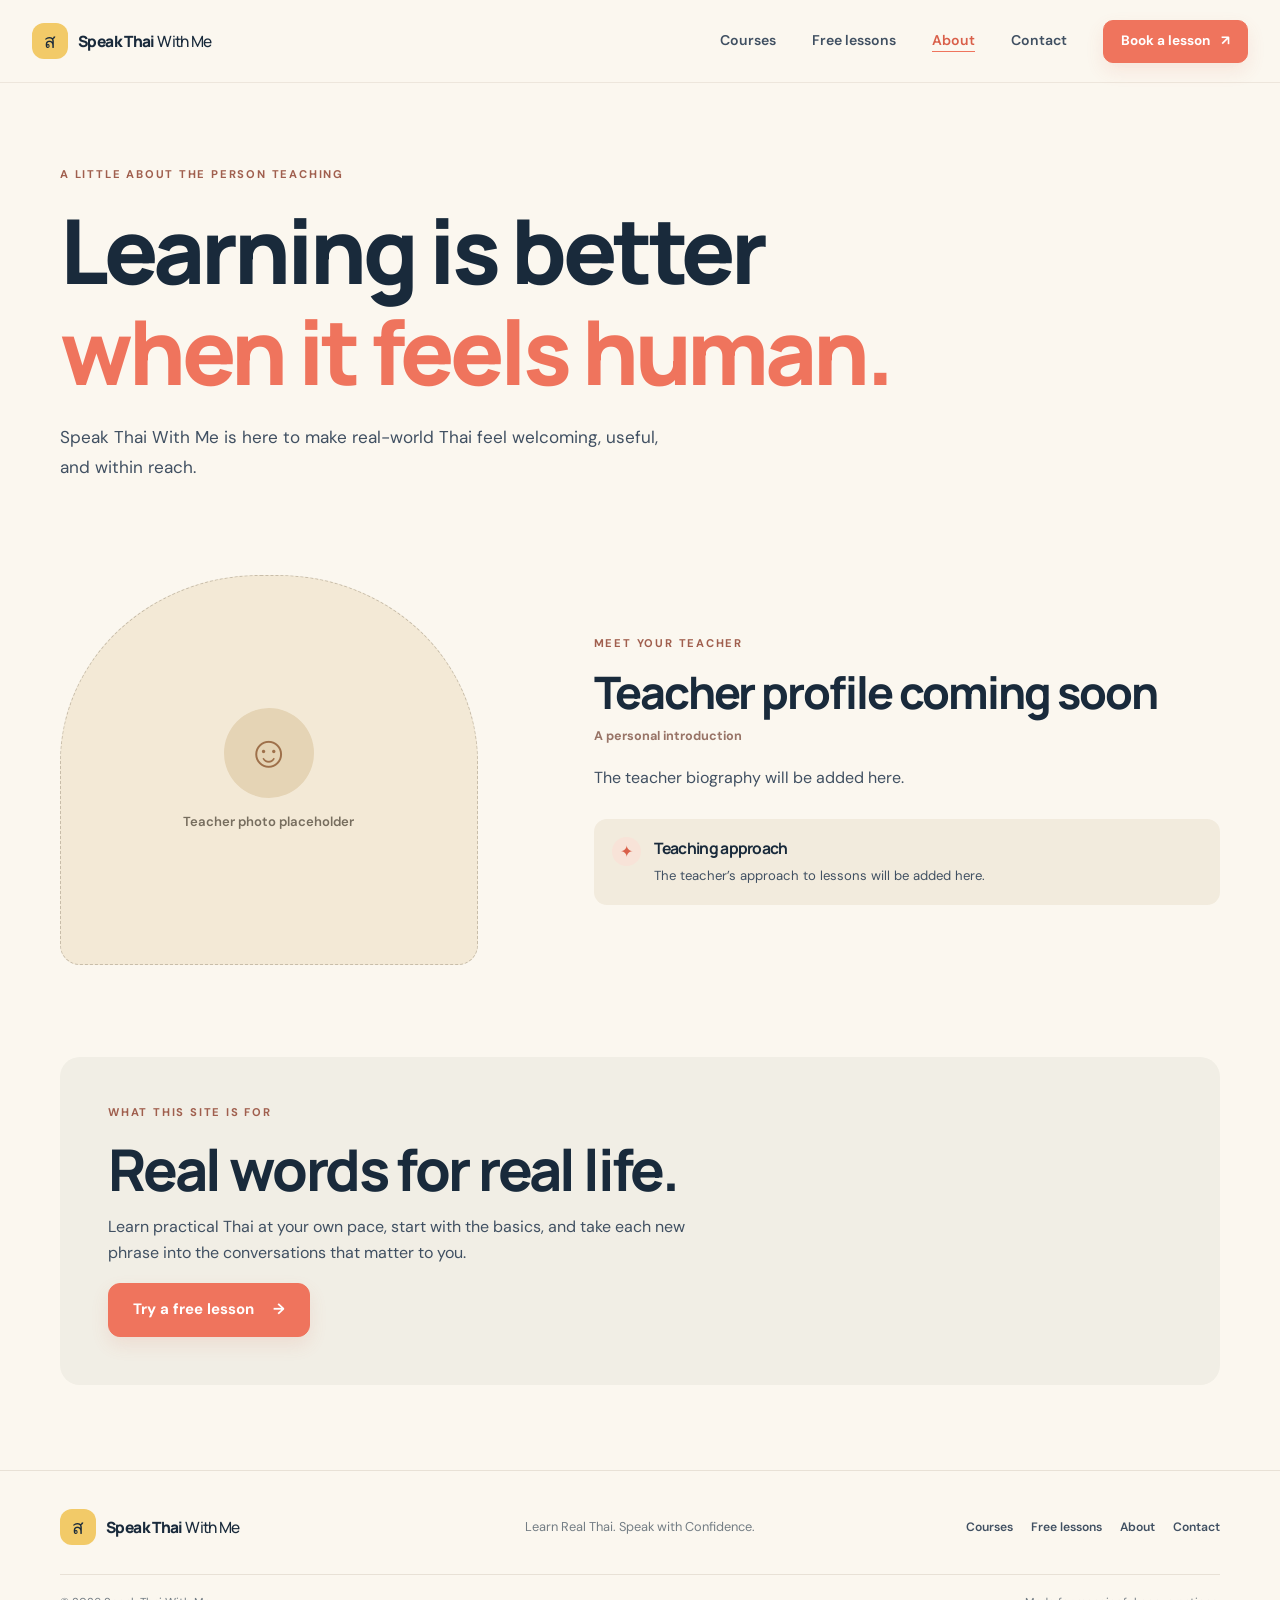
==== about.html @ 1c7b07ed "Initial commit - Speak Thai With Me" ====
<!doctype html>
<html lang="en">
<head>
  <meta charset="utf-8"><meta name="viewport" content="width=device-width, initial-scale=1">
  <meta name="description" content="Meet the teacher behind Speak Thai With Me. Teacher information is awaiting the owner's real details.">
  <meta name="theme-color" content="#fbf7ef">
  <title>About the Teacher | Speak Thai With Me</title>
  <link rel="preconnect" href="https://fonts.googleapis.com"><link rel="preconnect" href="https://fonts.gstatic.com" crossorigin>
  <link href="https://fonts.googleapis.com/css2?family=DM+Sans:wght@400;500;600;700&family=Manrope:wght@400;500;600;700;800&display=swap" rel="stylesheet"><link rel="stylesheet" href="css/style.css"><script src="js/config.js" defer></script><script src="js/main.js" defer></script>
</head>
<body><a class="skip-link" href="#main">Skip to content</a><header class="site-header"><div class="nav-wrap"><a class="brand" href="index.html" aria-label="Speak Thai With Me home"><span class="brand-mark" aria-hidden="true">ส</span><span>Speak Thai <span class="brand-light">With Me</span></span></a><button class="menu-toggle" type="button" aria-expanded="false" aria-controls="primary-nav"><span class="sr-only">Toggle navigation</span><span></span><span></span></button><nav class="primary-nav" id="primary-nav" aria-label="Main navigation"><a href="courses.html">Courses</a><a href="lessons.html">Free lessons</a><a href="about.html">About</a><a href="contact.html">Contact</a><a class="button button-small" href="booking.html">Book a lesson <span aria-hidden="true">↗</span></a></nav></div></header>
<main id="main"><section class="page-hero section-shell"><p class="eyebrow">A LITTLE ABOUT THE PERSON TEACHING</p><h1>Learning is better<br><span class="accent-text">when it feels human.</span></h1><p>Speak Thai With Me is here to make real-world Thai feel welcoming, useful, and within reach.</p></section>
<section class="section-shell about-layout"><div class="teacher-placeholder" role="img" aria-label="Placeholder for teacher photograph"><span class="placeholder-symbol" aria-hidden="true">☺</span><span>Teacher photo placeholder</span></div><div class="about-copy"><p class="eyebrow">MEET YOUR TEACHER</p><h2 data-teacher-name>Teacher profile coming soon</h2><p class="placeholder-label">A personal introduction</p><p class="body-copy" data-teacher-biography>The teacher biography will be added here.</p><div class="approach-box"><span class="note-icon" aria-hidden="true">✦</span><div><h3>Teaching approach</h3><p data-teaching-approach>The teacher’s approach to lessons will be added here.</p></div></div></div></section>
<section class="section-shell about-values"><p class="eyebrow">WHAT THIS SITE IS FOR</p><h2>Real words for real life.</h2><p>Learn practical Thai at your own pace, start with the basics, and take each new phrase into the conversations that matter to you.</p><a class="button" href="lessons.html">Try a free lesson <span aria-hidden="true">→</span></a></section></main>
<footer class="site-footer"><div class="section-shell footer-main"><a class="brand brand-footer" href="index.html"><span class="brand-mark" aria-hidden="true">ส</span><span>Speak Thai <span class="brand-light">With Me</span></span></a><p>Learn Real Thai. Speak with Confidence.</p><nav aria-label="Footer navigation"><a href="courses.html">Courses</a><a href="lessons.html">Free lessons</a><a href="about.html">About</a><a href="contact.html">Contact</a></nav></div><div class="section-shell footer-bottom"><span>© <span data-current-year></span> Speak Thai With Me</span><span>Made for meaningful conversations.</span></div></footer></body></html>
---- css/style.css ----
:root {
  color-scheme: light;
  --cream: #fbf7ef;
  --cream-deep: #f4eee2;
  --paper: #fffefa;
  --navy: #192a3b;
  --navy-soft: #405062;
  --muted: #737d84;
  --coral: #ef745d;
  --coral-dark: #d95f49;
  --yellow: #f2ca68;
  --green: #b8cf9c;
  --line: #e8e1d6;
  --shadow: 0 18px 55px rgba(39, 48, 57, .08);
  font-family: "DM Sans", Arial, sans-serif;
  color: var(--navy);
  background: var(--cream);
  font-synthesis: none;
  text-rendering: optimizeLegibility;
}

* { box-sizing: border-box; }
[hidden] { display: none !important; }
html { scroll-behavior: smooth; scroll-padding-top: 90px; }
body { margin: 0; min-width: 320px; background: var(--cream); font-size: 16px; line-height: 1.65; }
a { color: inherit; }
button, input, select, textarea { font: inherit; }
button, a { -webkit-tap-highlight-color: transparent; }
button:focus-visible, a:focus-visible, input:focus-visible, select:focus-visible, textarea:focus-visible, summary:focus-visible { outline: 3px solid rgba(239, 116, 93, .55); outline-offset: 3px; }
h1, h2, h3, p { margin-top: 0; }
h1, h2, h3 { font-family: Manrope, "DM Sans", sans-serif; letter-spacing: -.045em; line-height: 1.13; }
h1 { margin-bottom: 22px; font-size: clamp(3.2rem, 7vw, 6.6rem); font-weight: 800; }
h2 { font-size: clamp(2.15rem, 4.5vw, 3.75rem); font-weight: 750; }
h3 { font-size: 1.18rem; }
.section-shell { width: min(1160px, calc(100% - 64px)); margin-inline: auto; }
.sr-only { position: absolute; width: 1px; height: 1px; padding: 0; margin: -1px; overflow: hidden; clip: rect(0,0,0,0); white-space: nowrap; border: 0; }
.skip-link { position: fixed; top: 8px; left: 8px; z-index: 99; transform: translateY(-150%); padding: 10px 16px; color: white; background: var(--navy); border-radius: 8px; }
.skip-link:focus { transform: none; }
.site-header { position: sticky; z-index: 10; top: 0; background: rgba(251, 247, 239, .95); border-bottom: 1px solid rgba(232,225,214,.75); backdrop-filter: blur(14px); }
.nav-wrap { width: min(1280px, calc(100% - 64px)); min-height: 82px; margin: auto; display: flex; align-items: center; justify-content: space-between; gap: 32px; }
.brand { display: inline-flex; align-items: center; gap: 10px; color: var(--navy); text-decoration: none; font: 800 .97rem Manrope, sans-serif; letter-spacing: -.04em; white-space: nowrap; }
.brand-mark { display: grid; width: 36px; height: 36px; place-items: center; color: var(--navy); background: var(--yellow); border-radius: 12px; font: 700 1.2rem "DM Sans", sans-serif; }
.brand-light { font-weight: 500; }
.primary-nav { display: flex; align-items: center; gap: clamp(18px, 3vw, 36px); }
.primary-nav a:not(.button), .site-footer nav a { color: var(--navy-soft); text-decoration: none; font-size: .88rem; font-weight: 600; transition: color .2s ease; }
.primary-nav a:hover, .primary-nav a[aria-current="page"], .site-footer nav a:hover { color: var(--coral-dark); }
.primary-nav a[aria-current="page"]:not(.button) { text-decoration: underline; text-decoration-color: var(--coral); text-underline-offset: 6px; }
.menu-toggle { display: none; border: 0; background: transparent; }
.button { display: inline-flex; min-height: 54px; align-items: center; justify-content: center; gap: 19px; padding: 0 24px; border: 1px solid var(--coral); border-radius: 12px; color: white; background: var(--coral); text-decoration: none; font-size: .94rem; font-weight: 700; box-shadow: 0 8px 18px rgba(217,95,73,.12); transition: transform .2s ease, background .2s ease, box-shadow .2s ease; cursor: pointer; }
.button:hover { transform: translateY(-2px); background: var(--coral-dark); box-shadow: 0 12px 24px rgba(217,95,73,.2); }
.button-small { min-height: 43px; padding: 0 17px; gap: 11px; border-radius: 10px; font-size: .85rem; }
.button-dark { color: white; background: var(--navy); border-color: var(--navy); box-shadow: none; }
.button-dark:hover { background: #263d53; }
.button-light { color: var(--navy); background: var(--paper); border-color: var(--paper); }
.button-light:hover { color: var(--navy); background: white; }
.eyebrow { margin: 0 0 16px; color: #a05f4e; font-size: .7rem; font-weight: 700; letter-spacing: .16em; line-height: 1.4; }
.accent-text { color: var(--coral); }
.text-link { display: inline-flex; align-items: center; gap: 10px; color: var(--navy); text-decoration: none; font-size: .9rem; font-weight: 700; }
.text-link:hover { color: var(--coral-dark); }
.hero { min-height: 580px; padding-block: 72px 83px; display: grid; grid-template-columns: 1.02fr .98fr; align-items: center; gap: 6%; }
.hero-copy { padding-block: 5px; }
.hero h1 { font-size: clamp(4rem, 7.8vw, 7rem); line-height: 1.02; }
.hero-intro { max-width: 475px; margin-bottom: 30px; color: var(--navy-soft); font-size: 1.13rem; line-height: 1.75; }
.hero-actions { display: flex; align-items: center; gap: 27px; flex-wrap: wrap; }
.hero-note { display: flex; align-items: center; gap: 11px; margin-top: 40px; color: var(--muted); font-size: .8rem; }
.note-icon { display: grid; width: 29px; height: 29px; flex: 0 0 29px; place-items: center; color: var(--coral-dark); background: #f8e3d8; border-radius: 50%; }
.hero-art { position: relative; min-height: 415px; overflow: hidden; border-radius: 45% 45% 22px 22px; background: #f1d599; }
.art-sun { position: absolute; top: 48px; right: 19%; width: 124px; height: 124px; border-radius: 50%; background: #f6e5a2; }
.art-cloud { position: absolute; z-index: 1; height: 21px; width: 74px; background: rgba(255,255,255,.71); border-radius: 30px; }
.art-cloud::before, .art-cloud::after { position: absolute; content: ""; background: inherit; border-radius: 50%; }
.art-cloud::before { width: 32px; height: 32px; left: 15px; bottom: 3px; }
.art-cloud::after { width: 24px; height: 24px; left: 37px; bottom: 2px; }
.cloud-one { top: 115px; left: 11%; }
.cloud-two { top: 172px; right: 8%; transform: scale(.7); }
.art-label { position: absolute; z-index: 2; top: 112px; left: 50%; display: flex; flex-direction: column; align-items: center; transform: translateX(-50%); }
.thai-large { color: var(--navy); font: 700 3.5rem "DM Sans", sans-serif; white-space: nowrap; }
.art-label > span:last-child { margin-top: -5px; color: var(--navy-soft); font-size: .77rem; letter-spacing: .08em; }
.art-hill { position: absolute; bottom: -95px; border-radius: 50% 50% 0 0; }
.hill-back { left: -15%; width: 135%; height: 230px; background: #a9be87; transform: rotate(-6deg); }
.hill-front { right: -23%; bottom: -132px; width: 110%; height: 230px; background: #708d70; transform: rotate(12deg); }
.art-card { position: absolute; z-index: 3; bottom: 27px; left: 24px; display: flex; gap: 12px; align-items: center; padding: 14px 17px; border: 1px solid rgba(255,255,255,.72); border-radius: 13px; background: rgba(255,254,250,.94); box-shadow: var(--shadow); }
.art-card-icon { color: var(--coral); font-size: 1.5rem; }
.art-card strong, .art-card small { display: block; }
.art-card strong { font-size: .78rem; }
.art-card small { margin-top: 2px; color: var(--muted); font-size: .68rem; }
.trust-strip { display: flex; justify-content: center; gap: clamp(30px, 7vw, 95px); padding: 20px 32px; border-block: 1px solid var(--line); color: var(--navy-soft); font-size: .82rem; font-weight: 600; }
.trust-strip div { display: flex; align-items: center; gap: 10px; }
.trust-strip span { color: var(--coral-dark); font-size: .68rem; font-weight: 700; }
.section-pad { padding-block: 108px; }
.section-heading { display: flex; align-items: end; justify-content: space-between; gap: 24px; margin-bottom: 42px; }
.section-heading h2 { margin-bottom: 0; }
.section-heading > .text-link { margin-bottom: 8px; }
.lesson-preview-grid { display: grid; grid-template-columns: repeat(3, 1fr); gap: 21px; }
.preview-card { position: relative; min-height: 275px; padding: 27px; overflow: hidden; border-radius: 18px; text-decoration: none; transition: transform .22s ease, box-shadow .22s ease; }
.preview-card:hover { transform: translateY(-5px); box-shadow: var(--shadow); }
.preview-coral { background: #f7d9cd; }
.preview-yellow { background: #f4e6b8; }
.preview-green { background: #dce6ce; }
.preview-number { display: block; color: rgba(25,42,59,.62); font-size: .67rem; font-weight: 700; letter-spacing: .12em; }
.preview-emoji { position: absolute; top: 20px; right: 22px; font-size: 1.45rem; }
.thai-medium { display: block; margin-top: 30px; color: var(--navy); font: 700 2.1rem "DM Sans", sans-serif; }
.preview-card h3 { margin: 6px 0 5px; font-size: 1.13rem; }
.preview-card p { margin-bottom: 0; color: var(--navy-soft); font-size: .84rem; }
.card-arrow { position: absolute; right: 24px; bottom: 23px; font-size: 1.1rem; }
.why-section { padding-block: 100px; background: #f1eee5; }
.why-grid { display: grid; grid-template-columns: .9fr 1.1fr; gap: 12%; align-items: center; }
.why-grid h2 { margin-bottom: 20px; }
.body-copy { max-width: 445px; margin-bottom: 27px; color: var(--navy-soft); line-height: 1.8; }
.benefit-list { display: grid; gap: 25px; }
.benefit { display: flex; align-items: flex-start; gap: 17px; padding-bottom: 24px; border-bottom: 1px solid #ddd8ce; }
.benefit:last-child { padding-bottom: 0; border: 0; }
.benefit-icon { display: grid; width: 42px; height: 42px; flex: 0 0 42px; place-items: center; color: var(--coral-dark); background: #fffaf1; border-radius: 13px; font-weight: 700; }
.benefit h3 { margin: 0 0 7px; font-size: 1rem; }
.benefit p { max-width: 390px; margin: 0; color: var(--muted); font-size: .87rem; }
.process-section { padding-bottom: 102px; }
.heading-aside { max-width: 240px; margin-bottom: 8px; color: var(--muted); font-size: .91rem; }
.steps-grid { display: grid; grid-template-columns: repeat(3,1fr); gap: 21px; }
.steps-grid article { min-height: 185px; padding: 25px 26px; border: 1px solid var(--line); border-radius: 16px; background: rgba(255,254,250,.5); }
.step-index { display: block; margin-bottom: 21px; color: var(--coral-dark); font-size: .75rem; font-weight: 700; letter-spacing: .12em; }
.steps-grid h3 { margin-bottom: 10px; font-size: 1.08rem; }
.steps-grid p { margin-bottom: 0; color: var(--muted); font-size: .86rem; line-height: 1.7; }
.faq-section { padding-block: 95px; background: #f1eee5; }
.faq-grid { display: grid; grid-template-columns: .75fr 1.25fr; gap: 12%; }
.faq-grid h2 { margin-bottom: 18px; }
.faq-list details { border-bottom: 1px solid #dcd6cb; }
.faq-list summary { display: flex; justify-content: space-between; gap: 18px; padding: 19px 0; list-style: none; cursor: pointer; font: 700 1rem Manrope, sans-serif; }
.faq-list summary::-webkit-details-marker { display: none; }
.faq-list summary span { color: var(--coral); font-size: 1.25rem; transition: transform .2s ease; }
.faq-list details[open] summary span { transform: rotate(45deg); }
.faq-list details p { max-width: 620px; margin: -2px 0 19px; color: var(--muted); font-size: .91rem; }
.cta-band { display: flex; align-items: center; justify-content: space-between; gap: 32px; margin-block: 85px; padding: 53px 60px; border-radius: 22px; color: white; background: var(--navy); }
.cta-band .eyebrow { color: #f2c8a9; }
.cta-band h2 { margin: 0; font-size: clamp(2rem, 4vw, 3.35rem); }
.site-footer { padding-block: 38px 20px; border-top: 1px solid var(--line); }
.footer-main { display: grid; grid-template-columns: 1fr 1fr 1fr; align-items: center; gap: 15px; padding-bottom: 29px; }
.footer-main > p { margin: 0; color: var(--muted); font-size: .8rem; text-align: center; }
.site-footer nav { display: flex; justify-content: flex-end; gap: 18px; }
.site-footer nav a { font-size: .76rem; }
.brand-footer { justify-self: start; }
.footer-bottom { display: flex; justify-content: space-between; gap: 15px; padding-top: 18px; border-top: 1px solid var(--line); color: var(--muted); font-size: .72rem; }
.page-hero { padding-block: 84px 55px; }
.page-hero h1 { font-size: clamp(3.4rem, 7vw, 6.1rem); }
.page-hero > p:not(.eyebrow) { max-width: 625px; color: var(--navy-soft); font-size: 1.07rem; line-height: 1.75; }
.course-grid { display: grid; grid-template-columns: repeat(3, 1fr); gap: 20px; padding-bottom: 50px; }
.course-card { display: flex; flex-direction: column; min-height: 435px; padding: 28px; border: 1px solid var(--line); border-radius: 19px; background: var(--paper); box-shadow: 0 8px 25px rgba(39,48,57,.035); }
.course-card-muted { background: #f7f3ea; }
.course-top { display: flex; align-items: center; justify-content: space-between; gap: 10px; margin-bottom: 30px; }
.course-icon { display: grid; width: 48px; height: 48px; place-items: center; border-radius: 14px; font-size: 1.25rem; font-weight: 700; }
.icon-coral { background: #f7d9cd; }.icon-yellow { background: #f4e6b8; }.icon-green { background: #dce6ce; }
.badge { padding: 6px 10px; border-radius: 999px; font-size: .67rem; font-weight: 700; white-space: nowrap; }
.badge-free { color: #48643c; background: #e2ecd8; }.badge-soon { color: #785e29; background: #f6e9c4; }
.course-card .eyebrow { margin-bottom: 9px; }
.course-card h2 { margin-bottom: 13px; font-size: 1.9rem; }
.course-description { min-height: 76px; color: var(--navy-soft); font-size: .89rem; line-height: 1.7; }
.course-card h3 { margin: 9px 0; font-size: .9rem; letter-spacing: -.01em; }
.course-card ul { margin: 0 0 22px; padding-left: 19px; color: var(--navy-soft); font-size: .84rem; line-height: 1.9; }
.course-footer { display: flex; align-items: center; justify-content: space-between; gap: 10px; margin-top: auto; padding-top: 16px; border-top: 1px solid var(--line); font-size: .75rem; font-weight: 600; }
.course-footer .text-link { font-size: .78rem; }
.muted-text { color: var(--muted); font-size: .72rem; text-align: right; }
.course-note, .config-footnote { display: flex; align-items: center; gap: 13px; margin-bottom: 84px; padding: 18px 22px; border-radius: 13px; background: #f2ebdd; }
.course-note p, .config-footnote p { margin: 0; color: var(--navy-soft); font-size: .88rem; }
.course-note a { color: var(--coral-dark); font-weight: 700; }
.lessons-hero { padding-bottom: 35px; }
.progress-panel { display: grid; grid-template-columns: 1fr minmax(140px, 290px) auto; align-items: center; gap: 18px; max-width: 770px; margin-top: 30px; padding: 17px 20px; border: 1px solid var(--line); border-radius: 14px; background: rgba(255,254,250,.75); }
.romanization-note { max-width: 770px !important; margin: 15px 0 0; color: var(--muted) !important; font-size: .81rem !important; }
.progress-copy { display: flex; flex-direction: column; gap: 3px; }
.progress-copy strong { font: 700 .85rem Manrope, sans-serif; }
.progress-copy span { color: var(--muted); font-size: .75rem; }
.progress-track { height: 9px; overflow: hidden; border-radius: 99px; background: #eae5db; }
.progress-track > span { display: block; width: 0; height: 100%; border-radius: inherit; background: var(--coral); transition: width .35s ease; }
.text-button { padding: 5px; border: 0; color: var(--muted); background: transparent; font-size: .76rem; text-decoration: underline; text-underline-offset: 3px; cursor: pointer; }
.text-button:hover { color: var(--coral-dark); }
.storage-notice { margin: 12px 0 0; color: #9b4939; font-size: .84rem; }
.lessons-container { padding-bottom: 90px; }
.lesson-list { display: grid; gap: 20px; }
.lesson-card { padding: clamp(23px, 4vw, 38px); border: 1px solid var(--line); border-radius: 19px; background: var(--paper); box-shadow: 0 8px 25px rgba(39,48,57,.035); scroll-margin-top: 100px; }
.lesson-card.is-complete { border-color: #bed0a7; }
.lesson-card-header { display: flex; justify-content: space-between; align-items: flex-start; gap: 18px; margin-bottom: 28px; }
.lesson-card-header .eyebrow { margin-bottom: 8px; }
.lesson-card-header h2 { margin: 0 0 7px; font-size: clamp(1.65rem, 4vw, 2.35rem); }
.lesson-description { margin: 0; color: var(--muted); font-size: .91rem; }
.completion-badge { padding: 6px 11px; color: #48643c; border-radius: 999px; background: #e2ecd8; font-size: .73rem; font-weight: 700; white-space: nowrap; }
.lesson-card > h3 { margin: 0 0 13px; font-size: .96rem; letter-spacing: -.01em; }
.lesson-objectives { margin: -3px 0 25px; padding-left: 21px; color: var(--navy-soft); font-size: .86rem; }
.lesson-objectives li + li { margin-top: 5px; }
.lesson-language-note { margin: 0 0 25px; padding: 13px 16px; border-left: 3px solid var(--yellow); border-radius: 0 9px 9px 0; color: var(--navy-soft); background: #fffcf6; font-size: .83rem; }
.vocabulary-grid { display: grid; grid-template-columns: repeat(4,1fr); gap: 10px; margin-bottom: 28px; }
.vocab-entry { display: flex; min-height: 152px; flex-direction: column; align-items: flex-start; padding: 15px; border-radius: 12px; background: #f7f3ea; }
.thai-word { color: var(--navy); font: 700 1.45rem "DM Sans", sans-serif; }
.romanization { display: block; margin-top: 3px; color: #987467; font-size: .8rem; font-style: italic; }
.meaning { display: block; margin-top: 2px; color: var(--navy-soft); font-size: .8rem; }
.speak-button { margin-top: auto; padding: 5px 0 0; border: 0; color: #ad5543; background: transparent; font-size: .72rem; font-weight: 700; cursor: pointer; }
.speak-button:hover { text-decoration: underline; text-underline-offset: 3px; }
.examples-list { display: grid; grid-template-columns: repeat(2,1fr); gap: 12px; margin-bottom: 27px; }
.example { padding: 15px 17px; border-left: 3px solid var(--yellow); border-radius: 0 10px 10px 0; background: #fffcf6; }
.example-thai-line { display: flex; justify-content: space-between; align-items: center; gap: 10px; }
.example-thai-line > span { font: 600 1.08rem "DM Sans", sans-serif; }
.example-thai-line .speak-button { margin: 0; white-space: nowrap; }
.quiz { min-width: 0; margin: 0; padding: 21px; border: 1px solid var(--line); border-radius: 13px; }
.quiz legend { padding: 0 7px; font: 700 .97rem Manrope, sans-serif; }
.quiz-question { margin-bottom: 16px; }
.quiz-question > p { margin-bottom: 9px; font-size: .86rem; font-weight: 600; }
.quiz-choice { display: inline-flex; align-items: center; gap: 7px; margin: 0 10px 7px 0; padding: 7px 10px; border: 1px solid var(--line); border-radius: 8px; color: var(--navy-soft); font-size: .81rem; cursor: pointer; }
.quiz-choice:has(input:checked) { border-color: var(--coral); background: #fff2ed; }
.quiz-choice input { accent-color: var(--coral-dark); }
.quiz-feedback { margin: 12px 0 0; color: var(--navy-soft); font-size: .84rem; }
.feedback-success { color: #48643c; }.feedback-retry,.feedback-error { color: #9b4939; }
.loading-message { padding: 25px; border-radius: 12px; background: var(--paper); color: var(--navy-soft); }
.error-message { color: #9b4939; }
.booking-hero { padding-bottom: 36px; }
.booking-layout { display: grid; grid-template-columns: minmax(0,1.3fr) minmax(250px,.7fr); gap: 25px; align-items: start; padding-bottom: 95px; }
.booking-form, .booking-aside { padding: clamp(23px, 4vw, 38px); border: 1px solid var(--line); border-radius: 18px; background: var(--paper); }
.form-heading { display: flex; justify-content: space-between; align-items: baseline; gap: 15px; margin-bottom: 24px; }
.form-heading h2 { margin: 0; font-size: 1.7rem; }
.form-heading p { margin: 0; color: var(--muted); font-size: .77rem; }
.form-heading p span, .booking-form label > span { color: var(--coral-dark); }
.form-grid { display: grid; grid-template-columns: repeat(2,minmax(0,1fr)); gap: 17px; }
.booking-form label { display: flex; flex-direction: column; gap: 7px; color: var(--navy-soft); font-size: .82rem; font-weight: 600; }
.booking-form input, .booking-form select, .booking-form textarea { width: 100%; min-height: 47px; padding: 10px 12px; border: 1px solid #ded8cd; border-radius: 9px; color: var(--navy); background: #fffefa; font-weight: 400; }
.booking-form textarea { min-height: 118px; resize: vertical; }
.booking-form input::placeholder, .booking-form textarea::placeholder { color: #9b9c98; }
.field-wide { grid-column: 1 / -1; }
.privacy-note { margin: 20px 0; padding: 12px 14px; border-radius: 9px; color: var(--muted); background: #f6f2e9; font-size: .77rem; }
.form-status { margin: 13px 0 0; color: #9b4939; font-size: .83rem; }
.booking-aside { position: sticky; top: 105px; background: #f0eadf; }
.aside-spark { display: inline-grid; width: 42px; height: 42px; place-items: center; border-radius: 13px; color: var(--coral-dark); background: #fffaf1; font-size: 1.3rem; }
.booking-aside h2 { margin: 20px 0 13px; font-size: 1.7rem; }
.booking-aside > p { color: var(--navy-soft); font-size: .88rem; line-height: 1.75; }
.config-notice { margin: 21px 0; padding: 14px; border: 1px solid #e3d5c2; border-radius: 10px; color: #724d32; background: #fff8ea; font-size: .83rem; }
.config-notice .text-link { margin-top: 10px; font-size: .83rem; }
.booking-aside .small-note { padding-top: 14px; border-top: 1px solid #dcd2c2; color: var(--muted); font-size: .76rem; }
.about-layout { display: grid; grid-template-columns: .8fr 1.2fr; gap: 10%; align-items: center; padding-block: 20px 92px; }
.teacher-placeholder { display: flex; min-height: 390px; flex-direction: column; align-items: center; justify-content: center; gap: 13px; border: 1px dashed #c8bda9; border-radius: 48% 48% 20px 20px; color: #766d5e; background: #f3e9d6; font-size: .82rem; font-weight: 600; }
.placeholder-symbol { display: grid; width: 90px; height: 90px; place-items: center; border-radius: 50%; color: #9e704a; background: #e5d4b5; font-size: 2.8rem; }
.about-copy h2 { margin: 0 0 8px; font-size: 2.8rem; }
.placeholder-label { margin-bottom: 17px; color: #987467; font-size: .79rem; font-weight: 700; }
.approach-box { display: flex; gap: 13px; margin-top: 24px; padding: 18px; border-radius: 13px; background: #f2ebdd; }
.approach-box h3 { margin: 3px 0 7px; font-size: .98rem; }
.approach-box p { margin: 0; color: var(--navy-soft); font-size: .82rem; }
.about-values { margin-bottom: 85px; padding: 48px; border-radius: 20px; background: #f1eee5; }
.about-values h2 { margin-bottom: 12px; }
.about-values > p:not(.eyebrow) { max-width: 600px; color: var(--navy-soft); }
.contact-grid { display: grid; grid-template-columns: repeat(3,1fr); gap: 18px; padding-block: 10px 35px; }
.contact-card { min-height: 260px; padding: 25px; border: 1px solid var(--line); border-radius: 17px; background: var(--paper); }
.contact-icon { display: grid; width: 44px; height: 44px; margin-bottom: 23px; place-items: center; border-radius: 13px; color: var(--coral-dark); background: #f7d9cd; font-size: 1.2rem; font-weight: 700; }
.contact-card .eyebrow { margin-bottom: 7px; }
.contact-card h2 { margin-bottom: 10px; font-size: 1.35rem; }
.contact-card > p:not(.eyebrow) { min-height: 52px; margin-bottom: 15px; color: var(--muted); font-size: .84rem; }
.contact-card .text-link { font-size: .82rem; }
.social-links { display: flex; flex-wrap: wrap; gap: 10px; }
.social-links a { color: var(--coral-dark); font-size: .83rem; font-weight: 700; }
.config-footnote { margin-top: 15px; }

@media (max-width: 900px) {
  .section-shell { width: min(100% - 44px, 720px); }
  .nav-wrap { width: calc(100% - 44px); }
  .primary-nav { gap: 17px; }
  .primary-nav a:not(.button) { font-size: .81rem; }
  .hero { gap: 4%; min-height: 520px; }
  .hero h1 { font-size: clamp(3.6rem, 8vw, 5.8rem); }
  .hero-art { min-height: 355px; }
  .why-grid, .faq-grid { gap: 7%; }
  .course-grid { grid-template-columns: 1fr 1fr; }
  .course-card:last-child { grid-column: 1 / -1; min-height: auto; }
  .vocabulary-grid { grid-template-columns: repeat(2,1fr); }
  .booking-layout { grid-template-columns: 1fr; }
  .booking-aside { position: static; }
  .about-layout { gap: 7%; }
}
@media (max-width: 680px) {
  body { font-size: 15px; }
  .section-shell { width: calc(100% - 36px); }
  .nav-wrap { width: calc(100% - 36px); min-height: 70px; }
  .brand { font-size: .9rem; }
  .brand-mark { width: 33px; height: 33px; }
  .menu-toggle { display: flex; width: 42px; height: 42px; flex-direction: column; align-items: center; justify-content: center; gap: 5px; border: 1px solid var(--line); border-radius: 10px; cursor: pointer; }
  .menu-toggle > span:not(.sr-only) { width: 18px; height: 2px; border-radius: 2px; background: var(--navy); }
  .primary-nav { position: absolute; top: calc(100% - 1px); right: 0; left: 0; display: none; align-items: stretch; gap: 0; padding: 9px 18px 18px; border-bottom: 1px solid var(--line); background: var(--cream); box-shadow: 0 12px 20px rgba(25,42,59,.07); }
  .primary-nav.is-open { display: flex; flex-direction: column; }
  .primary-nav a:not(.button) { padding: 12px 5px; font-size: .92rem; }
  .primary-nav .button { margin-top: 8px; }
  .hero { min-height: auto; grid-template-columns: 1fr; gap: 37px; padding-block: 61px 52px; }
  .hero h1 { font-size: clamp(3.65rem, 15vw, 5.5rem); }
  .hero-intro { font-size: 1rem; }
  .hero-art { min-height: 310px; }
  .art-sun { width: 98px; height: 98px; }
  .art-label { top: 91px; }
  .thai-large { font-size: 3rem; }
  .trust-strip { justify-content: flex-start; gap: 16px; overflow-x: auto; padding: 16px 18px; font-size: .75rem; }
  .trust-strip div { flex: 0 0 auto; }
  .section-pad { padding-block: 72px; }
  .section-heading { align-items: flex-start; flex-direction: column; margin-bottom: 28px; }
  .section-heading h2 { font-size: 2.75rem; }
  .section-heading > .text-link { margin-top: 0; }
  .lesson-preview-grid, .steps-grid { grid-template-columns: 1fr; gap: 13px; }
  .preview-card { min-height: 237px; }
  .why-section, .faq-section { padding-block: 72px; }
  .why-grid, .faq-grid { grid-template-columns: 1fr; gap: 35px; }
  .benefit-list { gap: 20px; }
  .steps-grid article { min-height: auto; }
  .cta-band { align-items: flex-start; flex-direction: column; margin-block: 55px; padding: 35px 25px; }
  .footer-main { grid-template-columns: 1fr; justify-items: start; gap: 15px; }
  .footer-main > p { text-align: left; }
  .site-footer nav { justify-content: flex-start; flex-wrap: wrap; }
  .footer-bottom { flex-direction: column; gap: 4px; }
  .page-hero { padding-block: 61px 34px; }
  .page-hero h1 { font-size: clamp(3.1rem, 13vw, 4.9rem); }
  .page-hero > p:not(.eyebrow) { font-size: .98rem; }
  .course-grid { grid-template-columns: 1fr; gap: 13px; }
  .course-card:last-child { grid-column: auto; }
  .course-card { min-height: auto; padding: 24px; }
  .course-description { min-height: 0; }
  .course-note { align-items: flex-start; margin-bottom: 55px; }
  .progress-panel { grid-template-columns: 1fr auto; gap: 12px; padding: 14px; }
  .progress-track { grid-column: 1 / -1; grid-row: 2; }
  .text-button { grid-column: 2; grid-row: 1; }
  .lesson-card { padding: 22px 17px; }
  .lesson-card-header { flex-direction: column; gap: 12px; }
  .vocabulary-grid { gap: 8px; }
  .vocab-entry { min-height: 145px; padding: 12px; }
  .thai-word { font-size: 1.27rem; }
  .examples-list { grid-template-columns: 1fr; }
  .quiz { padding: 17px 12px; }
  .quiz-choice { margin-right: 4px; }
  .form-grid { grid-template-columns: 1fr; }
  .field-wide { grid-column: auto; }
  .form-heading { align-items: flex-start; flex-direction: column; gap: 4px; }
  .booking-layout { padding-bottom: 65px; }
  .about-layout { grid-template-columns: 1fr; gap: 35px; padding-bottom: 65px; }
  .teacher-placeholder { min-height: 300px; }
  .about-values { margin-bottom: 55px; padding: 30px 23px; }
  .contact-grid { grid-template-columns: 1fr; padding-bottom: 20px; }
  .contact-card { min-height: auto; }
  .contact-card > p:not(.eyebrow) { min-height: 0; }
  .config-footnote { align-items: flex-start; margin-bottom: 55px; }
}
@media (prefers-reduced-motion: reduce) {
  *, *::before, *::after { scroll-behavior: auto !important; transition-duration: .01ms !important; animation-duration: .01ms !important; animation-iteration-count: 1 !important; }
}
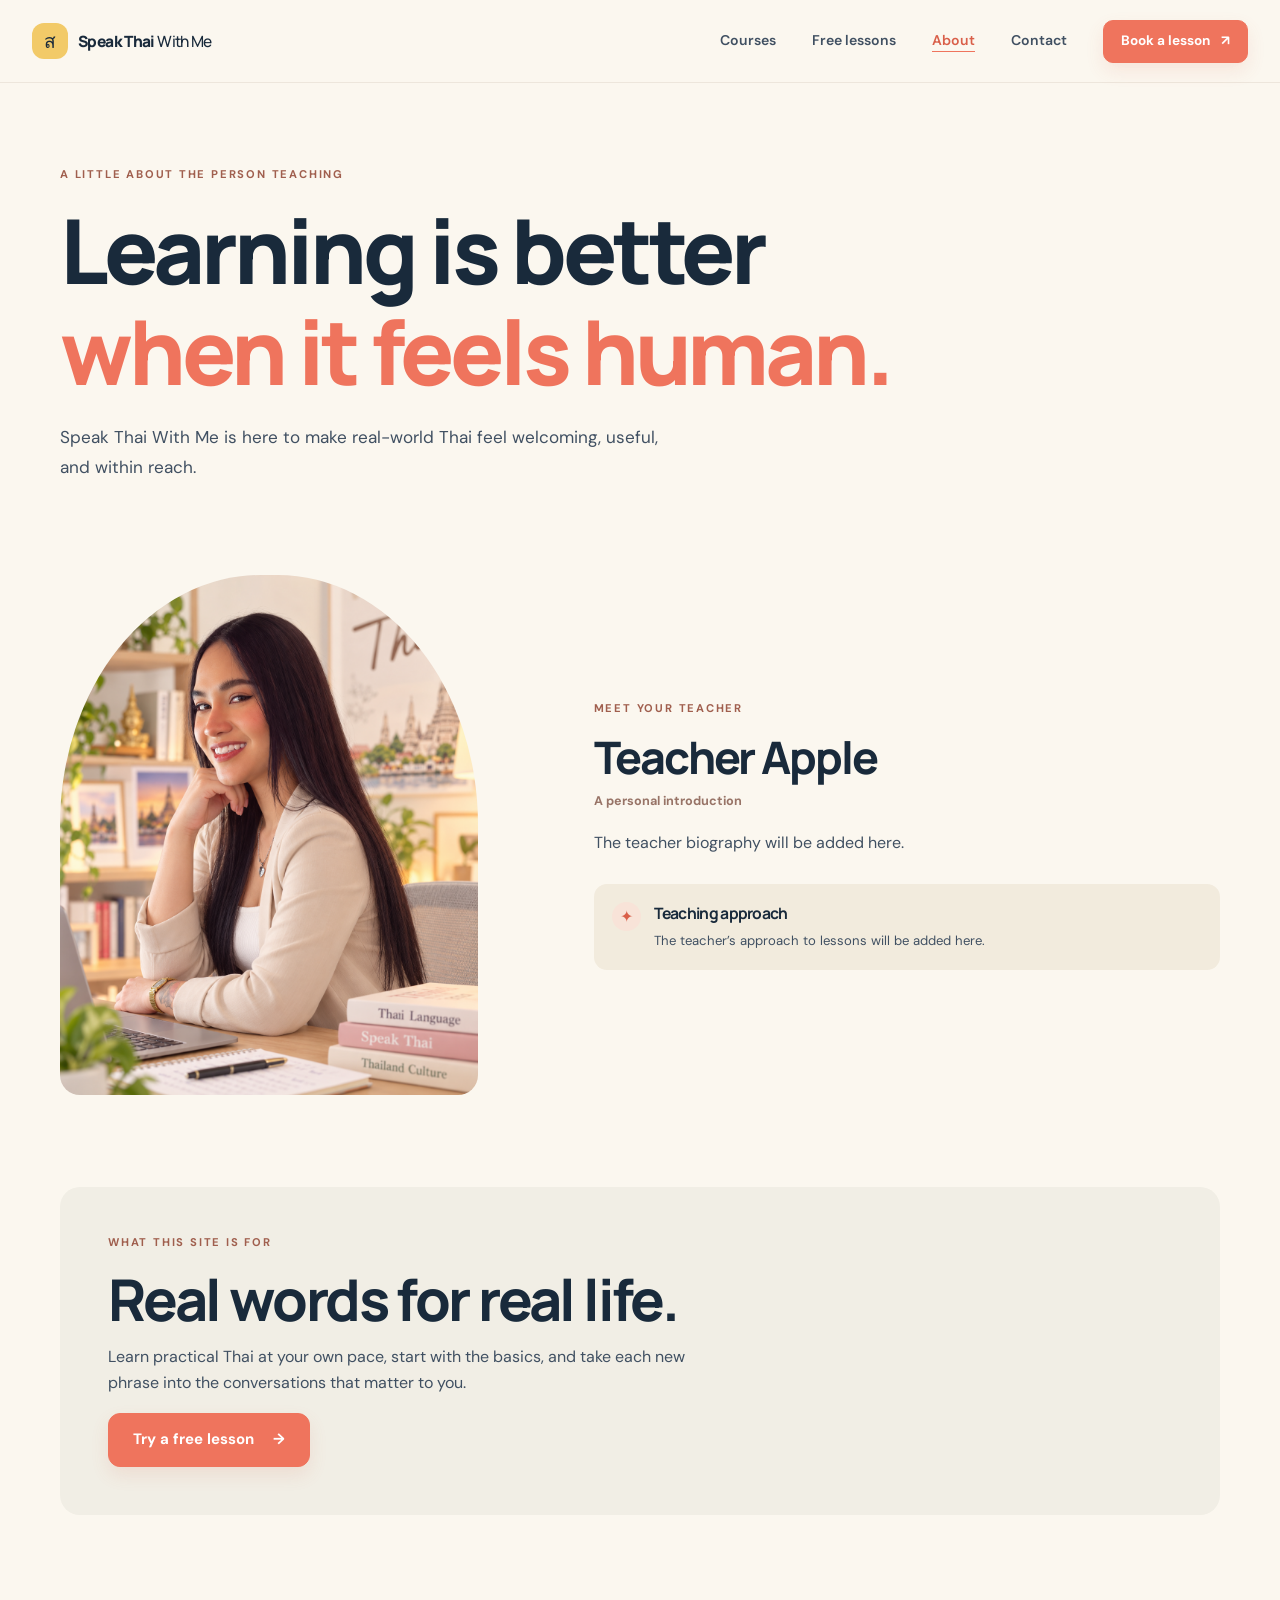
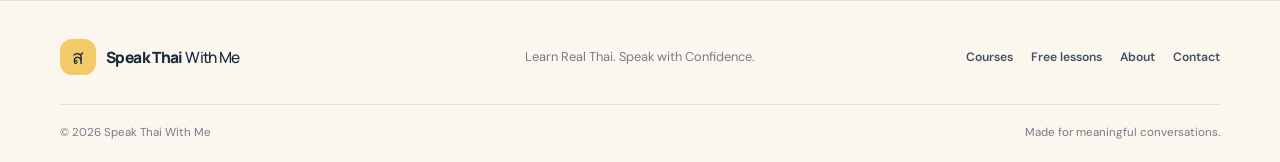
==== commit 432c2015: "Display Teacher Apple photo on website" ====
--- a/about.html
+++ b/about.html
@@ -10,6 +10,6 @@
 </head>
 <body><a class="skip-link" href="#main">Skip to content</a><header class="site-header"><div class="nav-wrap"><a class="brand" href="index.html" aria-label="Speak Thai With Me home"><span class="brand-mark" aria-hidden="true">ส</span><span>Speak Thai <span class="brand-light">With Me</span></span></a><button class="menu-toggle" type="button" aria-expanded="false" aria-controls="primary-nav"><span class="sr-only">Toggle navigation</span><span></span><span></span></button><nav class="primary-nav" id="primary-nav" aria-label="Main navigation"><a href="courses.html">Courses</a><a href="lessons.html">Free lessons</a><a href="about.html">About</a><a href="contact.html">Contact</a><a class="button button-small" href="booking.html">Book a lesson <span aria-hidden="true">↗</span></a></nav></div></header>
 <main id="main"><section class="page-hero section-shell"><p class="eyebrow">A LITTLE ABOUT THE PERSON TEACHING</p><h1>Learning is better<br><span class="accent-text">when it feels human.</span></h1><p>Speak Thai With Me is here to make real-world Thai feel welcoming, useful, and within reach.</p></section>
-<section class="section-shell about-layout"><div class="teacher-placeholder" role="img" aria-label="Placeholder for teacher photograph"><span class="placeholder-symbol" aria-hidden="true">☺</span><span>Teacher photo placeholder</span></div><div class="about-copy"><p class="eyebrow">MEET YOUR TEACHER</p><h2 data-teacher-name>Teacher profile coming soon</h2><p class="placeholder-label">A personal introduction</p><p class="body-copy" data-teacher-biography>The teacher biography will be added here.</p><div class="approach-box"><span class="note-icon" aria-hidden="true">✦</span><div><h3>Teaching approach</h3><p data-teaching-approach>The teacher’s approach to lessons will be added here.</p></div></div></div></section>
+<section class="section-shell about-layout"><img class="about-teacher-photo" src="assets/images/teacher-apple.png" alt="Teacher Apple smiling at a desk with Thai-language books"><div class="about-copy"><p class="eyebrow">MEET YOUR TEACHER</p><h2 data-teacher-name>Teacher Apple</h2><p class="placeholder-label">A personal introduction</p><p class="body-copy" data-teacher-biography>The teacher biography will be added here.</p><div class="approach-box"><span class="note-icon" aria-hidden="true">✦</span><div><h3>Teaching approach</h3><p data-teaching-approach>The teacher’s approach to lessons will be added here.</p></div></div></div></section>
 <section class="section-shell about-values"><p class="eyebrow">WHAT THIS SITE IS FOR</p><h2>Real words for real life.</h2><p>Learn practical Thai at your own pace, start with the basics, and take each new phrase into the conversations that matter to you.</p><a class="button" href="lessons.html">Try a free lesson <span aria-hidden="true">→</span></a></section></main>
 <footer class="site-footer"><div class="section-shell footer-main"><a class="brand brand-footer" href="index.html"><span class="brand-mark" aria-hidden="true">ส</span><span>Speak Thai <span class="brand-light">With Me</span></span></a><p>Learn Real Thai. Speak with Confidence.</p><nav aria-label="Footer navigation"><a href="courses.html">Courses</a><a href="lessons.html">Free lessons</a><a href="about.html">About</a><a href="contact.html">Contact</a></nav></div><div class="section-shell footer-bottom"><span>© <span data-current-year></span> Speak Thai With Me</span><span>Made for meaningful conversations.</span></div></footer></body></html>
--- a/css/style.css
+++ b/css/style.css
@@ -112,6 +112,11 @@
 .benefit-icon { display: grid; width: 42px; height: 42px; flex: 0 0 42px; place-items: center; color: var(--coral-dark); background: #fffaf1; border-radius: 13px; font-weight: 700; }
 .benefit h3 { margin: 0 0 7px; font-size: 1rem; }
 .benefit p { max-width: 390px; margin: 0; color: var(--muted); font-size: .87rem; }
+.home-teacher-section { padding-block: 78px; background: #f1eee5; }
+.home-teacher-grid { display: grid; grid-template-columns: .9fr 1.1fr; gap: 10%; align-items: center; }
+.home-teacher-photo { display: block; width: 100%; max-height: 430px; aspect-ratio: 4 / 3; object-fit: cover; object-position: center 35%; border-radius: 20px; }
+.home-teacher-copy h2 { margin-bottom: 18px; }
+.about-teacher-photo { display: block; width: 100%; min-height: 390px; max-height: 520px; aspect-ratio: 4 / 5; object-fit: cover; object-position: center 32%; border-radius: 48% 48% 20px 20px; }
 .process-section { padding-bottom: 102px; }
 .heading-aside { max-width: 240px; margin-bottom: 8px; color: var(--muted); font-size: .91rem; }
 .steps-grid { display: grid; grid-template-columns: repeat(3,1fr); gap: 21px; }
@@ -296,6 +301,8 @@
   .preview-card { min-height: 237px; }
   .why-section, .faq-section { padding-block: 72px; }
   .why-grid, .faq-grid { grid-template-columns: 1fr; gap: 35px; }
+  .home-teacher-grid { grid-template-columns: 1fr; gap: 28px; }
+  .home-teacher-photo { max-height: 360px; }
   .benefit-list { gap: 20px; }
   .steps-grid article { min-height: auto; }
   .cta-band { align-items: flex-start; flex-direction: column; margin-block: 55px; padding: 35px 25px; }
@@ -327,7 +334,7 @@
   .form-heading { align-items: flex-start; flex-direction: column; gap: 4px; }
   .booking-layout { padding-bottom: 65px; }
   .about-layout { grid-template-columns: 1fr; gap: 35px; padding-bottom: 65px; }
-  .teacher-placeholder { min-height: 300px; }
+  .about-teacher-photo { min-height: 300px; max-height: 430px; aspect-ratio: 4 / 3; }
   .about-values { margin-bottom: 55px; padding: 30px 23px; }
   .contact-grid { grid-template-columns: 1fr; padding-bottom: 20px; }
   .contact-card { min-height: auto; }
